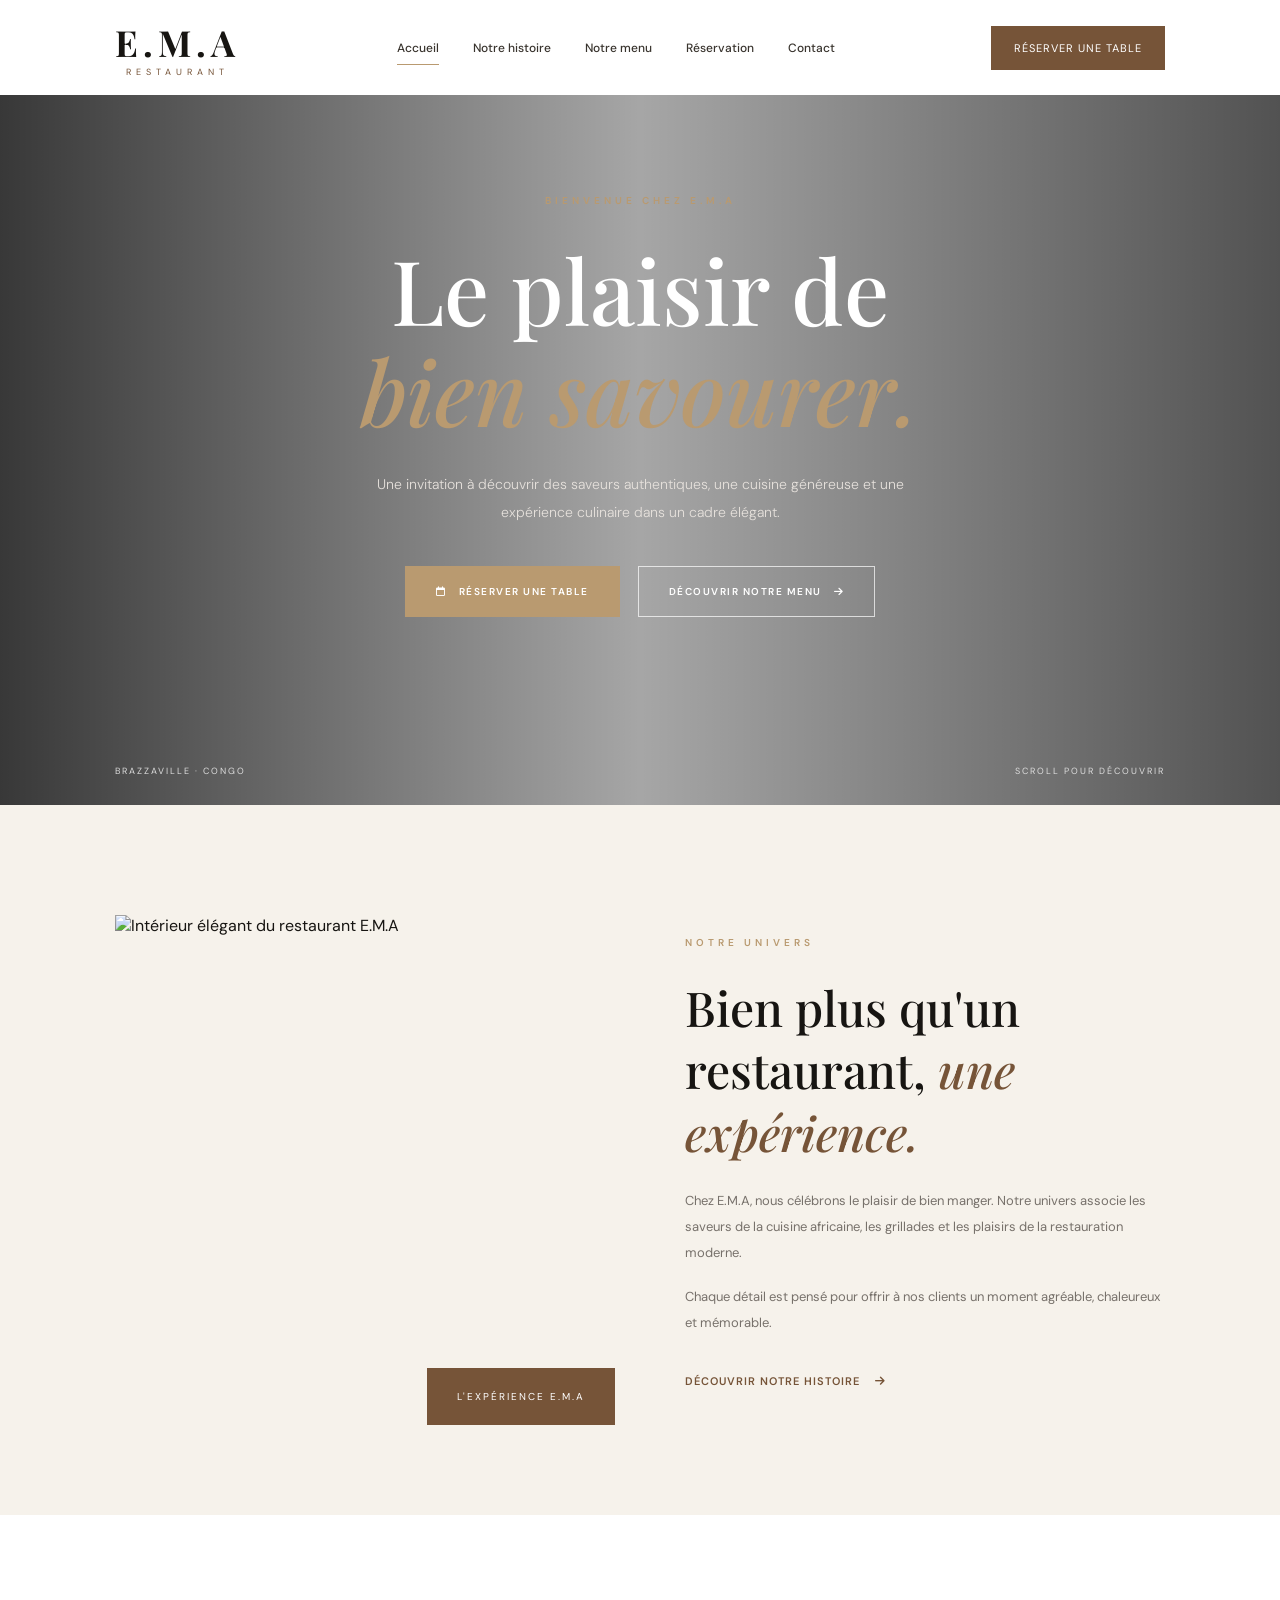
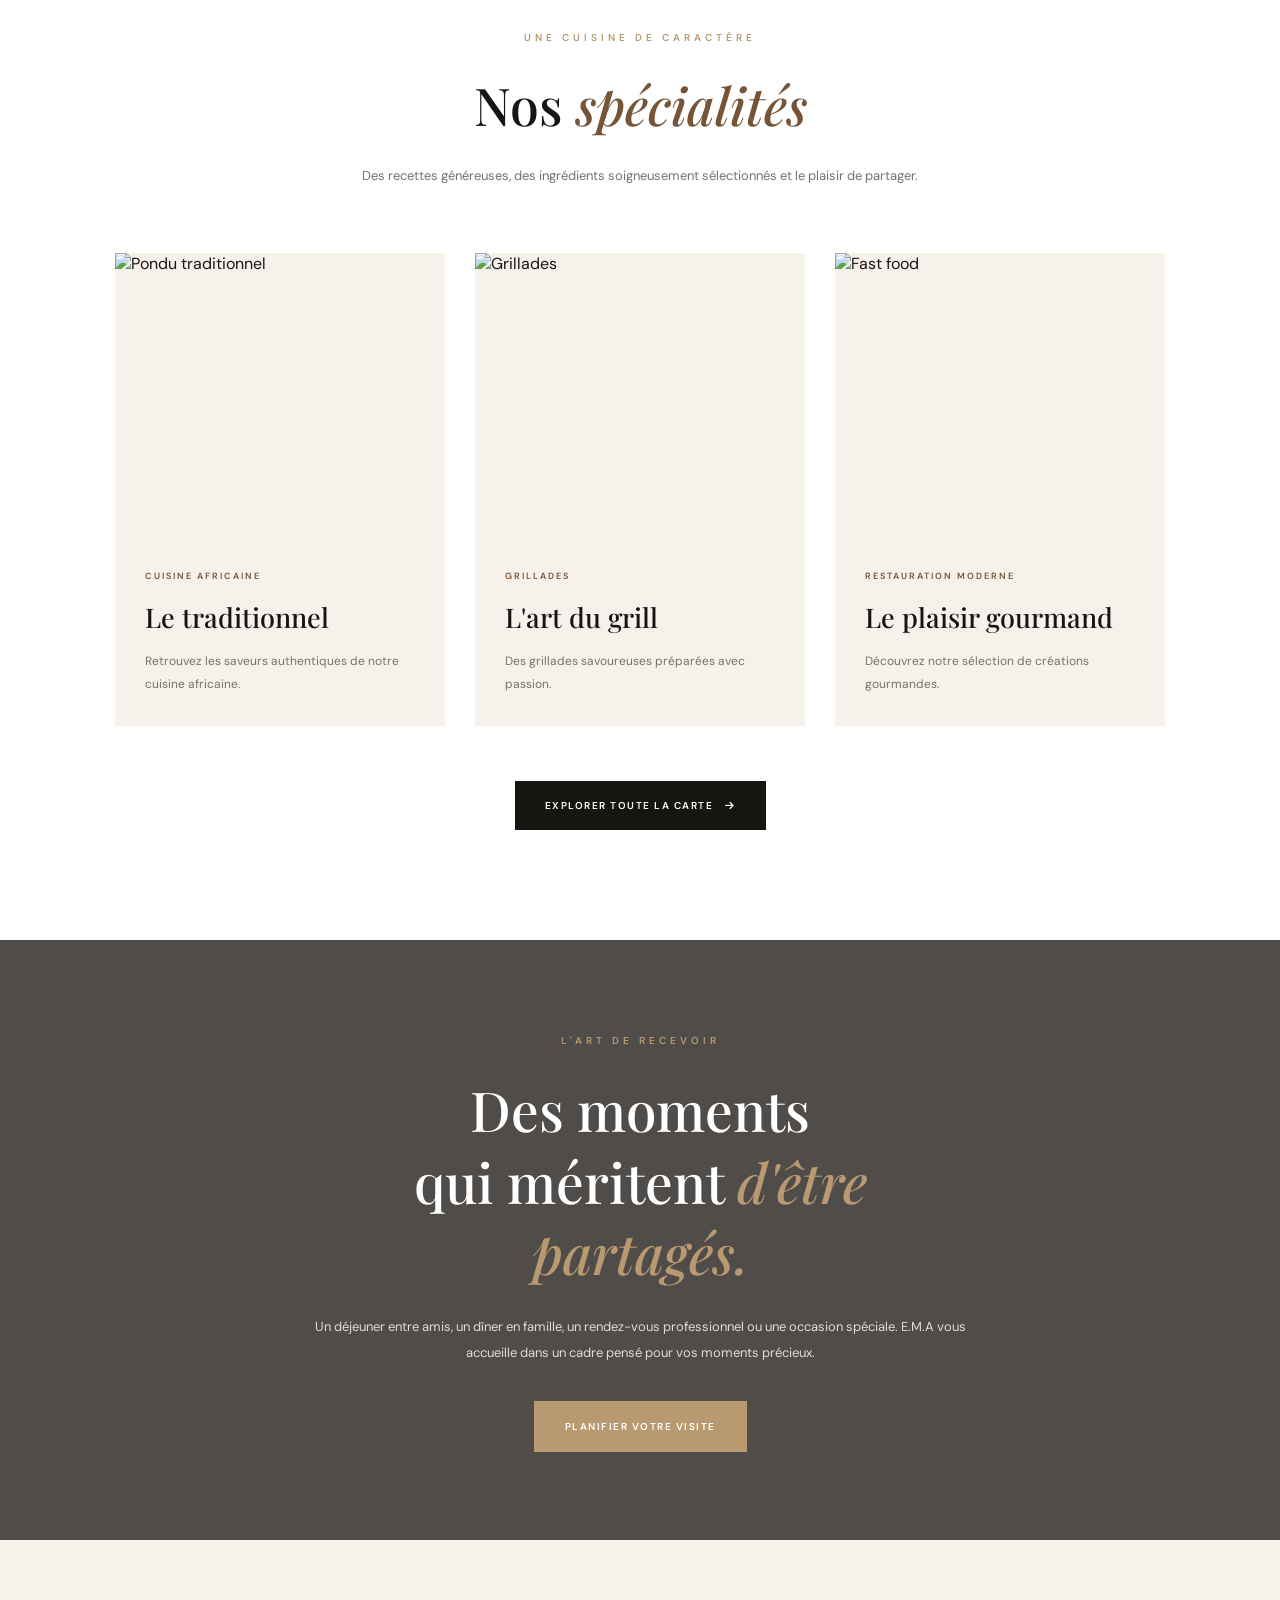
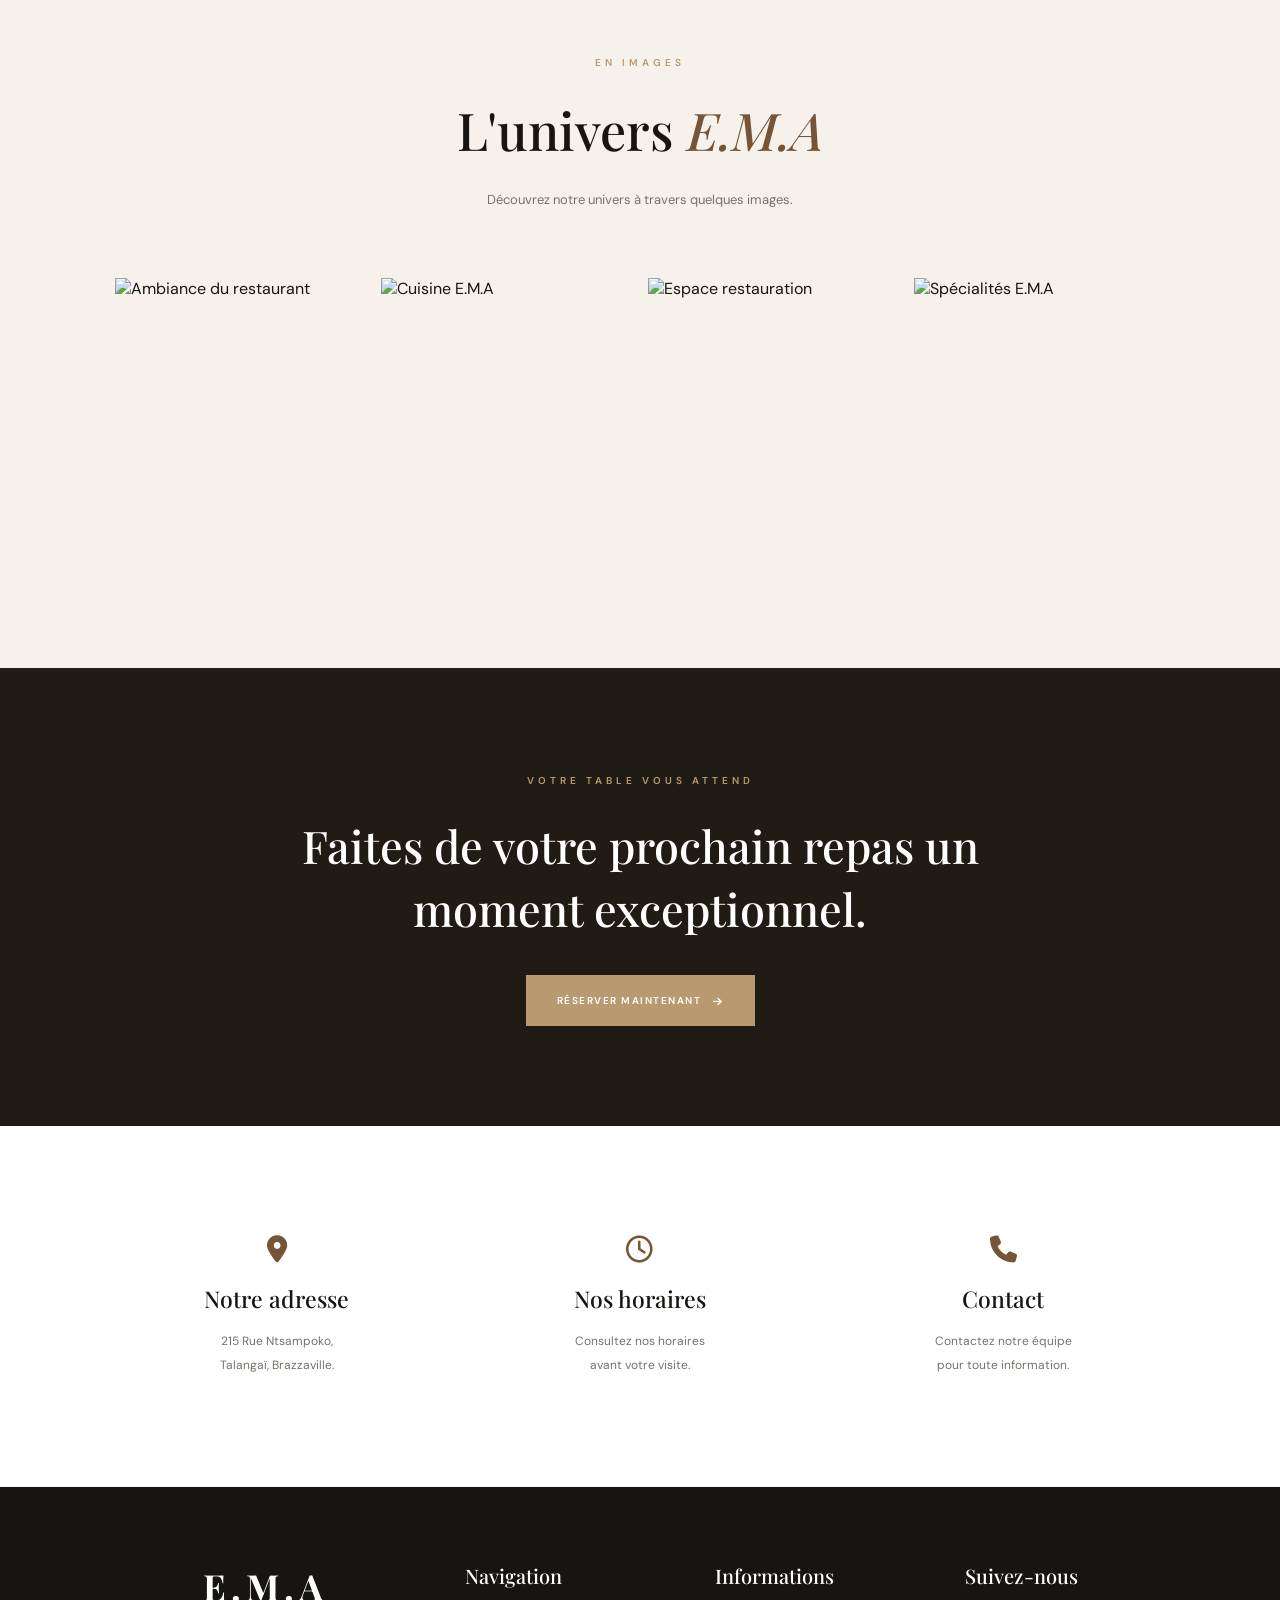
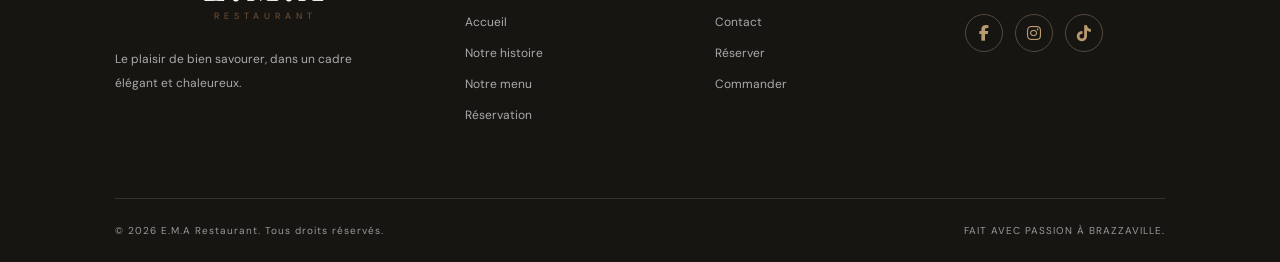
==== index.html @ 89afdcf1 "ema" ====
<!DOCTYPE html>
<html lang="fr">

<head>
    <meta charset="UTF-8">
    <meta name="viewport" content="width=device-width, initial-scale=1.0">

    <title>E.M.A Restaurant | L'excellence culinaire à Brazzaville</title>

    <meta name="description"
        content="Découvrez E.M.A Restaurant à Brazzaville : cuisine africaine, grillades, spécialités et expérience gastronomique.">

    <link rel="stylesheet" href="/front-end/css/style.css">

    <link rel="preconnect" href="https://fonts.googleapis.com">
    <link rel="preconnect" href="https://fonts.gstatic.com" crossorigin>

    <link
        href="https://fonts.googleapis.com/css2?family=DM+Sans:wght@300;400;500;600;700&family=Playfair+Display:wght@400;500;600;700&display=swap"
        rel="stylesheet">

    <link rel="stylesheet" href="https://cdnjs.cloudflare.com/ajax/libs/font-awesome/6.7.2/css/all.min.css">

</head>

<body>

    <!-- ================= HEADER ================= -->

    <header class="header">

        <a href="index.html" class="logo">
            <span class="logo-name">E.M.A</span>
            <span class="logo-subtitle">RESTAURANT</span>
        </a>

        <nav class="navbar" id="navbar">

            <a href="index.html" class="active">Accueil</a>
            <a href="apropos.html">Notre histoire</a>
            <a href="menu.html">Notre menu</a>
            <a href="reservation.html">Réservation</a>
            <a href="contact.html">Contact</a>

        </nav>

        <a href="reservation.html" class="header-btn">
            Réserver une table
        </a>

        <button class="menu-toggle" id="menu-toggle" aria-label="Ouvrir le menu">
            <i class="fa-solid fa-bars"></i>
        </button>

    </header>


    <!-- ================= HERO ================= -->

    <main>

        <section class="hero">

            <div class="hero-overlay"></div>

            <div class="hero-content">

                <span class="hero-label">
                    BIENVENUE CHEZ E.M.A
                </span>

                <h1>
                    Le plaisir de<br>
                    <span>bien savourer.</span>
                </h1>

                <p>
                    Une invitation à découvrir des saveurs authentiques,
                    une cuisine généreuse et une expérience culinaire
                    dans un cadre élégant.
                </p>

                <div class="hero-buttons">

                    <a href="reservation.html" class="btn btn-gold">
                        <i class="fa-regular fa-calendar"></i>
                        Réserver une table
                    </a>

                    <a href="menu.html" class="btn btn-outline">
                        Découvrir notre menu
                        <i class="fa-solid fa-arrow-right"></i>
                    </a>

                </div>

            </div>

            <div class="hero-bottom">

                <span>BRAZZAVILLE · CONGO</span>

                <div class="scroll-indicator">
                    <span></span>
                </div>

                <span>SCROLL POUR DÉCOUVRIR</span>

            </div>

        </section>


        <!-- ================= INTRODUCTION ================= -->

        <section class="introduction section-padding">

            <div class="intro-image">

                <img src="images/restaurant-interieur.jpg" alt="Intérieur élégant du restaurant E.M.A">

                <div class="image-label">
                    <span>L'EXPÉRIENCE E.M.A</span>
                </div>

            </div>

            <div class="intro-content">

                <span class="section-label">
                    NOTRE UNIVERS
                </span>

                <h2>
                    Bien plus qu'un restaurant,
                    <span>une expérience.</span>
                </h2>

                <p>
                    Chez E.M.A, nous célébrons le plaisir de bien manger.
                    Notre univers associe les saveurs de la cuisine africaine,
                    les grillades et les plaisirs de la restauration moderne.
                </p>

                <p>
                    Chaque détail est pensé pour offrir à nos clients
                    un moment agréable, chaleureux et mémorable.
                </p>

                <a href="apropos.html" class="text-link">
                    Découvrir notre histoire
                    <i class="fa-solid fa-arrow-right"></i>
                </a>

            </div>

        </section>


        <!-- ================= SPECIALITES ================= -->

        <section class="specialities section-padding">

            <div class="section-heading">

                <span class="section-label">
                    UNE CUISINE DE CARACTÈRE
                </span>

                <h2>
                    Nos <span>spécialités</span>
                </h2>

                <p>
                    Des recettes généreuses, des ingrédients soigneusement
                    sélectionnés et le plaisir de partager.
                </p>

            </div>


            <div class="specialities-grid">

                <article class="dish-card">

                    <div class="dish-image">

                        <img src="images/pondu.jpg" alt="Pondu traditionnel">

                    </div>

                    <div class="dish-info">

                        <span>CUISINE AFRICAINE</span>

                        <h3>Le traditionnel</h3>

                        <p>
                            Retrouvez les saveurs authentiques
                            de notre cuisine africaine.
                        </p>

                    </div>

                </article>


                <article class="dish-card">

                    <div class="dish-image">

                        <img src="images/grillades.jpg" alt="Grillades">

                    </div>

                    <div class="dish-info">

                        <span>GRILLADES</span>

                        <h3>L'art du grill</h3>

                        <p>
                            Des grillades savoureuses préparées
                            avec passion.
                        </p>

                    </div>

                </article>


                <article class="dish-card">

                    <div class="dish-image">

                        <img src="images/fast-food.jpg" alt="Fast food">

                    </div>

                    <div class="dish-info">

                        <span>RESTAURATION MODERNE</span>

                        <h3>Le plaisir gourmand</h3>

                        <p>
                            Découvrez notre sélection de créations
                            gourmandes.
                        </p>

                    </div>

                </article>

            </div>


            <div class="menu-action">

                <a href="menu.html" class="btn btn-dark">
                    Explorer toute la carte
                    <i class="fa-solid fa-arrow-right"></i>
                </a>

            </div>

        </section>


        <!-- ================= EXPERIENCE ================= -->

        <section class="experience">

            <div class="experience-overlay"></div>

            <div class="experience-content">

                <span class="section-label">
                    L'ART DE RECEVOIR
                </span>

                <h2>
                    Des moments<br>
                    qui méritent <span>d'être partagés.</span>
                </h2>

                <p>
                    Un déjeuner entre amis, un dîner en famille,
                    un rendez-vous professionnel ou une occasion spéciale.
                    E.M.A vous accueille dans un cadre pensé pour vos moments précieux.
                </p>

                <a href="reservation.html" class="btn btn-gold">
                    Planifier votre visite
                </a>

            </div>

        </section>


        <!-- ================= GALERIE ================= -->

        <section class="gallery section-padding">

            <div class="section-heading">

                <span class="section-label">
                    EN IMAGES
                </span>

                <h2>
                    L'univers <span>E.M.A</span>
                </h2>

                <p>
                    Découvrez notre univers à travers quelques images.
                </p>

            </div>

            <div class="gallery-grid">

                <img src="images/galerie-1.jpg" alt="Ambiance du restaurant">

                <img src="images/galerie-2.jpg" alt="Cuisine E.M.A">

                <img src="images/galerie-3.jpg" alt="Espace restauration">

                <img src="images/galerie-4.jpg" alt="Spécialités E.M.A">

            </div>

        </section>


        <!-- ================= RESERVATION ================= -->

        <section class="reservation-banner">

            <div class="reservation-content">

                <span class="section-label">
                    VOTRE TABLE VOUS ATTEND
                </span>

                <h2>
                    Faites de votre prochain repas
                    un moment exceptionnel.
                </h2>

                <a href="reservation.html" class="btn btn-gold">
                    Réserver maintenant
                    <i class="fa-solid fa-arrow-right"></i>
                </a>

            </div>

        </section>


        <!-- ================= INFORMATIONS ================= -->

        <section class="information section-padding">

            <div class="info-card">

                <i class="fa-solid fa-location-dot"></i>

                <h3>Notre adresse</h3>

                <p>
                    215 Rue Ntsampoko,<br>
                    Talangaï, Brazzaville.
                </p>

            </div>


            <div class="info-card">

                <i class="fa-regular fa-clock"></i>

                <h3>Nos horaires</h3>

                <p>
                    Consultez nos horaires<br>
                    avant votre visite.
                </p>

            </div>


            <div class="info-card">

                <i class="fa-solid fa-phone"></i>

                <h3>Contact</h3>

                <p>
                    Contactez notre équipe<br>
                    pour toute information.
                </p>

            </div>

        </section>

    </main>


    <!-- ================= FOOTER ================= -->

    <footer class="footer">

        <div class="footer-main">

            <div class="footer-brand">

                <a href="index.html" class="logo">
                    <span class="logo-name">E.M.A</span>
                    <span class="logo-subtitle">RESTAURANT</span>
                </a>

                <p>
                    Le plaisir de bien savourer,
                    dans un cadre élégant et chaleureux.
                </p>

            </div>


            <div class="footer-links">

                <h3>Navigation</h3>

                <a href="index.html">Accueil</a>
                <a href="apropos.html">Notre histoire</a>
                <a href="menu.html">Notre menu</a>
                <a href="reservation.html">Réservation</a>

            </div>


            <div class="footer-links">

                <h3>Informations</h3>

                <a href="contact.html">Contact</a>
                <a href="reservation.html">Réserver</a>
                <a href="menu.html">Commander</a>

            </div>


            <div class="footer-social">

                <h3>Suivez-nous</h3>

                <div class="social-icons">

                    <a href="#" aria-label="Facebook">
                        <i class="fa-brands fa-facebook-f"></i>
                    </a>

                    <a href="#" aria-label="Instagram">
                        <i class="fa-brands fa-instagram"></i>
                    </a>

                    <a href="#" aria-label="TikTok">
                        <i class="fa-brands fa-tiktok"></i>
                    </a>

                </div>

            </div>

        </div>


        <div class="footer-bottom">

            <p>
                © 2026 E.M.A Restaurant.
                Tous droits réservés.
            </p>

            <span>FAIT AVEC PASSION À BRAZZAVILLE.</span>

        </div>

    </footer>


    <script src="/front-end/js/index.js"></script>

</body>

</html>
---- front-end/css/style.css ----
:root {
    --black: #171512;
    --dark: #211b16;
    --brown: #765438;
    --gold: #b99a70;
    --cream: #f6f2eb;
    --white: #ffffff;
    --gray: #77716b;

    --heading: 'Playfair Display', serif;
    --body: 'DM Sans', sans-serif;
}


/* RESET */

* {
    margin: 0;
    padding: 0;
    box-sizing: border-box;
}

html {
    scroll-behavior: smooth;
}

body {
    font-family: var(--body);
    color: var(--black);
    background: var(--white);
    overflow-x: hidden;
}

a {
    text-decoration: none;
    color: inherit;
}

img {
    width: 100%;
    display: block;
    object-fit: cover;
}

button {
    font-family: inherit;
}

.section-padding {
    padding: 110px 9%;
}


/* =========================================
   HEADER
========================================= */

.header {
    height: 95px;
    width: 100%;
    padding: 0 9%;

    display: flex;
    justify-content: space-between;
    align-items: center;

    background: var(--white);

    position: fixed;
    z-index: 1000;
}

.logo {
    display: flex;
    flex-direction: column;
    align-items: center;
}

.logo-name {
    font-family: var(--heading);
    font-size: 36px;
    font-weight: 700;
    letter-spacing: 5px;
    color: var(--black);
}

.logo-subtitle {
    font-size: 9px;
    letter-spacing: 5px;
    color: var(--brown);
}

.navbar {
    display: flex;
    align-items: center;
    gap: 34px;
}

.navbar a {
    font-size: 12px;
    font-weight: 500;
    color: #39342e;
    transition: .3s;
    position: relative;
}

.navbar a::after {
    content: "";
    position: absolute;
    width: 0;
    height: 1px;
    background: var(--gold);
    left: 0;
    bottom: -9px;
    transition: .3s;
}

.navbar a:hover::after,
.navbar a.active::after {
    width: 100%;
}

.navbar a:hover {
    color: var(--brown);
}

.header-btn {
    padding: 15px 23px;
    background: var(--brown);
    color: var(--white);
    font-size: 11px;
    letter-spacing: 1px;
    text-transform: uppercase;
    transition: .3s;
}

.header-btn:hover {
    background: var(--black);
}

.menu-toggle {
    display: none;
    border: none;
    background: none;
    color: var(--black);
    font-size: 25px;
    cursor: pointer;
}


/* =========================================
   HERO
========================================= */

.hero {
    min-height: 730px;
    height: calc(100vh - 95px);
    max-height: 950px;

    background:
        url("../images/accueil.jpg")
        center/cover no-repeat;

    display: flex;
    justify-content: center;
    align-items: center;

    position: relative;
    text-align: center;
}

.hero-overlay {
    position: absolute;
    inset: 0;

    background: linear-gradient(
        90deg,
        rgba(0,0,0,.78),
        rgba(0,0,0,.35),
        rgba(0,0,0,.68)
    );
}

.hero-content {
    max-width: 850px;
    padding: 30px;
    position: relative;
    z-index: 2;

    animation: fadeUp 1.2s ease;
}

.hero-label,
.section-label {
    font-size: 10px;
    font-weight: 600;
    letter-spacing: 4px;
    color: var(--gold);
}

.hero-content h1 {
    font-family: var(--heading);
    font-size: clamp(55px, 7vw, 95px);
    font-weight: 500;
    line-height: 1.12;
    color: var(--white);
    margin: 30px 0;
}

.hero-content h1 span {
    font-style: italic;
    color: var(--gold);
}

.hero-content p {
    max-width: 590px;
    margin: auto;
    color: #e6e1dc;
    font-size: 14px;
    line-height: 2;
    font-weight: 300;
}

.hero-buttons {
    display: flex;
    justify-content: center;
    gap: 18px;
    margin-top: 40px;
}


/* =========================================
   BOUTONS
========================================= */

.btn {
    display: inline-flex;
    justify-content: center;
    align-items: center;
    gap: 12px;

    padding: 18px 30px;

    font-size: 10px;
    font-weight: 600;
    letter-spacing: 1.5px;
    text-transform: uppercase;

    transition: .4s;
}

.btn-gold {
    background: var(--gold);
    color: var(--white);
    border: 1px solid var(--gold);
}

.btn-gold:hover {
    background: transparent;
    color: var(--white);
    transform: translateY(-4px);
}

.btn-outline {
    color: var(--white);
    border: 1px solid rgba(255,255,255,.7);
}

.btn-outline:hover {
    background: var(--white);
    color: var(--black);
    transform: translateY(-4px);
}

.btn-dark {
    background: var(--black);
    color: var(--white);
}

.btn-dark:hover {
    background: var(--brown);
}


/* HERO BOTTOM */

.hero-bottom {
    position: absolute;
    bottom: 28px;
    left: 0;
    width: 100%;

    display: flex;
    justify-content: space-between;
    padding: 0 9%;

    color: #ddd;
    font-size: 9px;
    letter-spacing: 2px;
}


/* =========================================
   INTRODUCTION
========================================= */

.introduction {
    display: grid;
    grid-template-columns: 1fr 1fr;
    align-items: center;
    gap: 90px;
    background: var(--cream);
}

.intro-image {
    height: 490px;
    position: relative;
}

.intro-image img {
    height: 100%;
}

.image-label {
    position: absolute;
    bottom: -20px;
    right: -20px;

    background: var(--brown);
    padding: 22px 30px;

    color: var(--white);
    font-size: 10px;
    letter-spacing: 2px;
}

.intro-content h2,
.section-heading h2 {
    font-family: var(--heading);
    font-size: 48px;
    line-height: 1.3;
    font-weight: 500;
    margin: 25px 0;
}

.intro-content h2 span,
.section-heading h2 span {
    color: var(--brown);
    font-style: italic;
}

.intro-content p {
    color: var(--gray);
    font-size: 13px;
    line-height: 2;
    margin-bottom: 18px;
}

.text-link {
    display: inline-flex;
    align-items: center;
    gap: 15px;

    margin-top: 20px;

    color: var(--brown);
    font-size: 11px;
    font-weight: 600;
    letter-spacing: 1px;
    text-transform: uppercase;
}


/* =========================================
   SPECIALITES
========================================= */

.specialities {
    background: var(--white);
}

.section-heading {
    text-align: center;
    max-width: 650px;
    margin: 0 auto 65px;
}

.section-heading h2 {
    font-size: 52px;
}

.section-heading p {
    color: var(--gray);
    font-size: 13px;
    line-height: 1.9;
}

.specialities-grid {
    display: grid;
    grid-template-columns: repeat(3, 1fr);
    gap: 30px;
}

.dish-card {
    background: var(--cream);
    transition: .4s;
}

.dish-card:hover {
    transform: translateY(-10px);
}

.dish-image {
    height: 280px;
    overflow: hidden;
}

.dish-image img {
    height: 100%;
    transition: .6s;
}

.dish-card:hover img {
    transform: scale(1.08);
}

.dish-info {
    padding: 30px;
}

.dish-info span {
    color: var(--brown);
    font-size: 9px;
    letter-spacing: 2px;
    font-weight: 600;
}

.dish-info h3 {
    font-family: var(--heading);
    font-size: 27px;
    font-weight: 500;
    margin: 15px 0;
}

.dish-info p {
    font-size: 12px;
    color: var(--gray);
    line-height: 1.9;
}

.menu-action {
    text-align: center;
    margin-top: 55px;
}


/* =========================================
   EXPERIENCE
========================================= */

.experience {
    min-height: 600px;

    background:
        url("../images/experience.jpg")
        center/cover no-repeat;

    display: flex;
    align-items: center;
    justify-content: center;

    text-align: center;
    position: relative;
}

.experience-overlay {
    position: absolute;
    inset: 0;
    background: rgba(22,17,13,.75);
}

.experience-content {
    max-width: 750px;
    padding: 40px;
    position: relative;
    z-index: 2;
}

.experience-content h2 {
    font-family: var(--heading);
    font-size: 55px;
    line-height: 1.3;
    color: var(--white);
    font-weight: 500;
    margin: 25px 0;
}

.experience-content h2 span {
    color: var(--gold);
    font-style: italic;
}

.experience-content p {
    color: #ddd;
    font-size: 13px;
    line-height: 2;
    margin-bottom: 35px;
}


/* =========================================
   GALERIE
========================================= */

.gallery {
    background: var(--cream);
}

.gallery-grid {
    display: grid;
    grid-template-columns: repeat(4, 1fr);
    gap: 15px;
}

.gallery-grid img {
    height: 280px;
    transition: .4s;
}

.gallery-grid img:hover {
    transform: scale(1.025);
}


/* =========================================
   RESERVATION BANNER
========================================= */

.reservation-banner {
    padding: 100px 9%;
    background: var(--dark);
    text-align: center;
}

.reservation-content {
    max-width: 750px;
    margin: auto;
}

.reservation-content h2 {
    font-family: var(--heading);
    font-size: 45px;
    line-height: 1.4;
    color: var(--white);
    font-weight: 500;
    margin: 25px 0 35px;
}


/* =========================================
   INFORMATIONS
========================================= */

.information {
    display: grid;
    grid-template-columns: repeat(3, 1fr);
    gap: 40px;
    text-align: center;
    background: var(--white);
}

.info-card i {
    color: var(--brown);
    font-size: 27px;
    margin-bottom: 20px;
}

.info-card h3 {
    font-family: var(--heading);
    font-size: 23px;
    font-weight: 500;
    margin-bottom: 15px;
}

.info-card p {
    color: var(--gray);
    font-size: 12px;
    line-height: 2;
}


/* =========================================
   FOOTER
========================================= */

.footer {
    background: var(--black);
    color: var(--white);
    padding: 75px 9% 25px;
}

.footer-main {
    display: grid;
    grid-template-columns: 1.5fr 1fr 1fr 1fr;
    gap: 50px;
    padding-bottom: 60px;
}

.footer .logo-name {
    color: var(--white);
}

.footer-brand p {
    max-width: 260px;
    margin-top: 25px;
    font-size: 12px;
    color: #aaa;
    line-height: 2;
}

.footer-links h3,
.footer-social h3 {
    font-family: var(--heading);
    font-size: 20px;
    font-weight: 500;
    margin-bottom: 25px;
}

.footer-links a {
    display: block;
    font-size: 12px;
    color: #aaa;
    margin-bottom: 15px;
    transition: .3s;
}

.footer-links a:hover {
    color: var(--gold);
}

.social-icons {
    display: flex;
    gap: 12px;
}

.social-icons a {
    width: 38px;
    height: 38px;

    display: flex;
    align-items: center;
    justify-content: center;

    border: 1px solid #55483c;
    border-radius: 50%;

    color: var(--gold);
    transition: .3s;
}

.social-icons a:hover {
    background: var(--gold);
    color: var(--white);
}

.footer-bottom {
    border-top: 1px solid #39332d;
    padding-top: 25px;

    display: flex;
    justify-content: space-between;

    color: #999;
    font-size: 10px;
    letter-spacing: 1px;
}


/* =========================================
   ANIMATIONS
========================================= */

@keyframes fadeUp {

    from {
        opacity: 0;
        transform: translateY(35px);
    }

    to {
        opacity: 1;
        transform: translateY(0);
    }

}


/* =========================================
   RESPONSIVE TABLETTE
========================================= */

@media (max-width: 1100px) {

    .header {
        padding: 0 5%;
    }

    .navbar {
        gap: 18px;
    }

    .header-btn {
        display: none;
    }

    .section-padding {
        padding: 80px 6%;
    }

    .introduction {
        gap: 45px;
    }

    .footer-main {
        grid-template-columns: repeat(2, 1fr);
    }

}


/* =========================================
   RESPONSIVE MOBILE
========================================= */

@media (max-width: 768px) {

    .header {
        height: 80px;
        padding: 0 6%;
    }

    .logo-name {
        font-size: 30px;
    }

    .menu-toggle {
        display: block;
    }

    .navbar {
        position: absolute;
        top: 80px;
        left: 0;
        width: 100%;

        background: var(--white);

        display: none;
        flex-direction: column;
        align-items: flex-start;

        padding: 25px 8%;
        gap: 25px;

        box-shadow: 0 10px 20px rgba(0,0,0,.08);
    }

    .navbar.active {
        display: flex;
    }

    .hero {
        min-height: 700px;
        height: calc(100svh - 80px);
    }

    .hero-content h1 {
        font-size: 55px;
    }

    .hero-content p {
        font-size: 12px;
    }

    .hero-buttons {
        flex-direction: column;
        align-items: center;
    }

    .hero-buttons .btn {
        width: 100%;
        max-width: 280px;
    }

    .hero-bottom {
        padding: 0 5%;
        font-size: 8px;
    }

    .introduction {
        grid-template-columns: 1fr;
    }

    .intro-image {
        height: 350px;
    }

    .intro-content h2,
    .section-heading h2 {
        font-size: 38px;
    }

    .specialities-grid {
        grid-template-columns: 1fr;
    }

    .dish-image {
        height: 250px;
    }

    .experience-content h2 {
        font-size: 40px;
    }

    .gallery-grid {
        grid-template-columns: repeat(2, 1fr);
    }

    .gallery-grid img {
        height: 180px;
    }

    .reservation-content h2 {
        font-size: 35px;
    }

    .information {
        grid-template-columns: 1fr;
        gap: 50px;
    }

    .footer-main {
        grid-template-columns: 1fr 1fr;
        gap: 35px;
    }

    .footer-bottom {
        flex-direction: column;
        gap: 15px;
        line-height: 1.8;
    }

}


/* =========================================
   PETITS ECRANS
========================================= */

@media (max-width: 420px) {

    .hero-content h1 {
        font-size: 43px;
    }

    .hero-label {
        font-size: 9px;
        letter-spacing: 2px;
    }

    .hero-bottom {
        font-size: 7px;
        letter-spacing: 1px;
    }

    .gallery-grid {
        grid-template-columns: 1fr 1fr;
    }

    .footer-main {
        grid-template-columns: 1fr;
    }

}
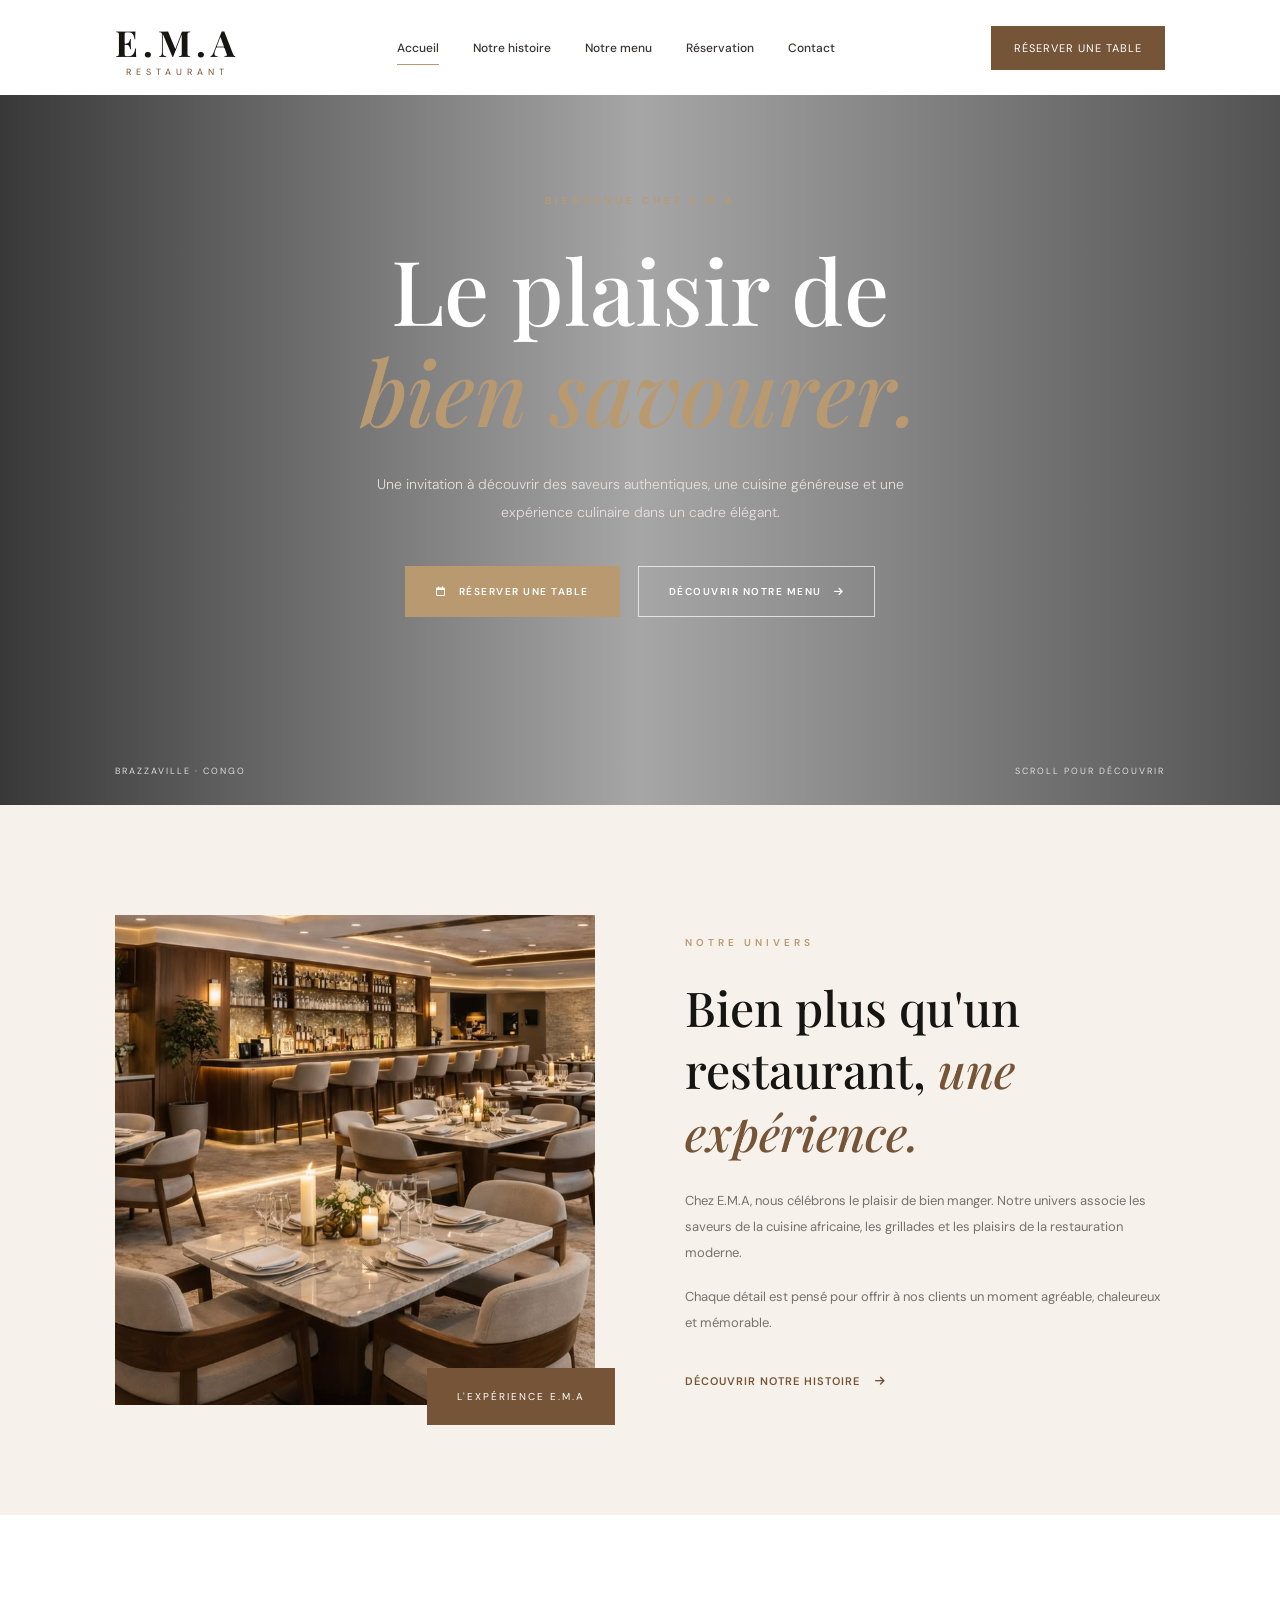
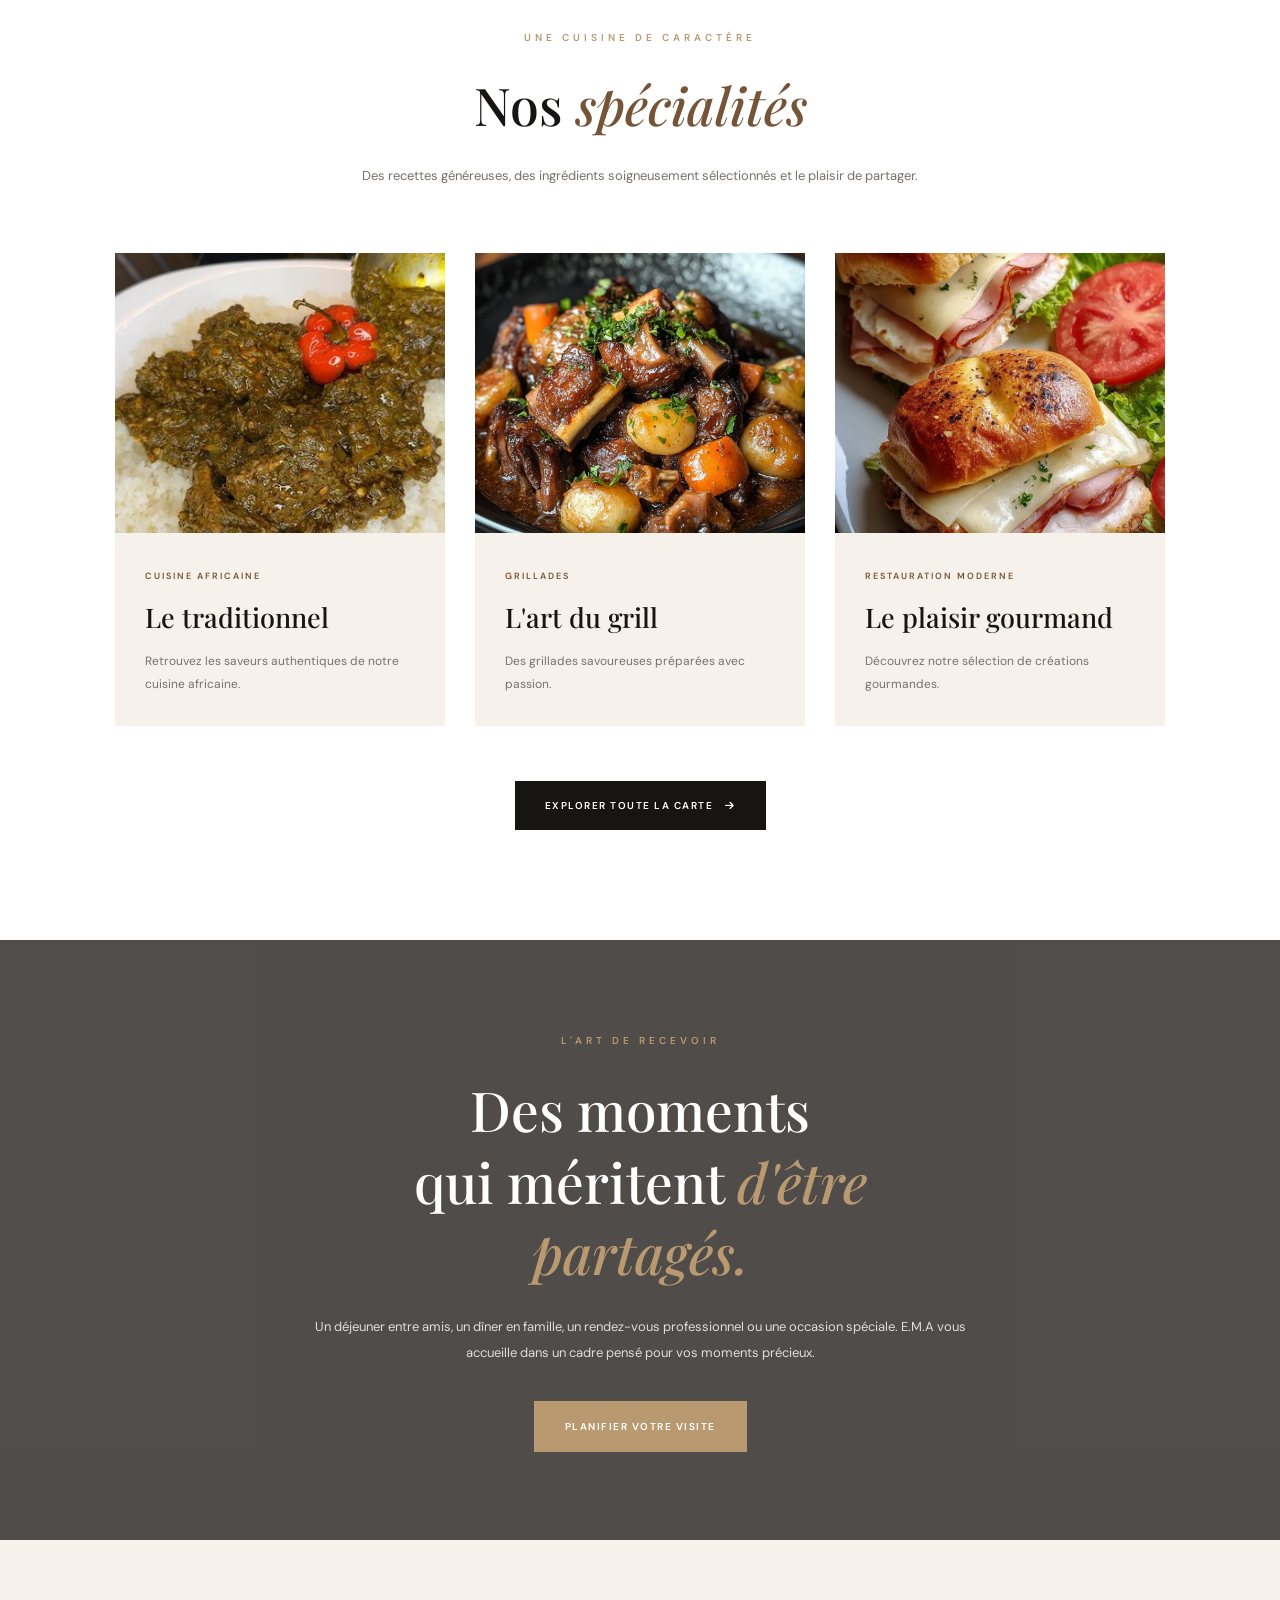
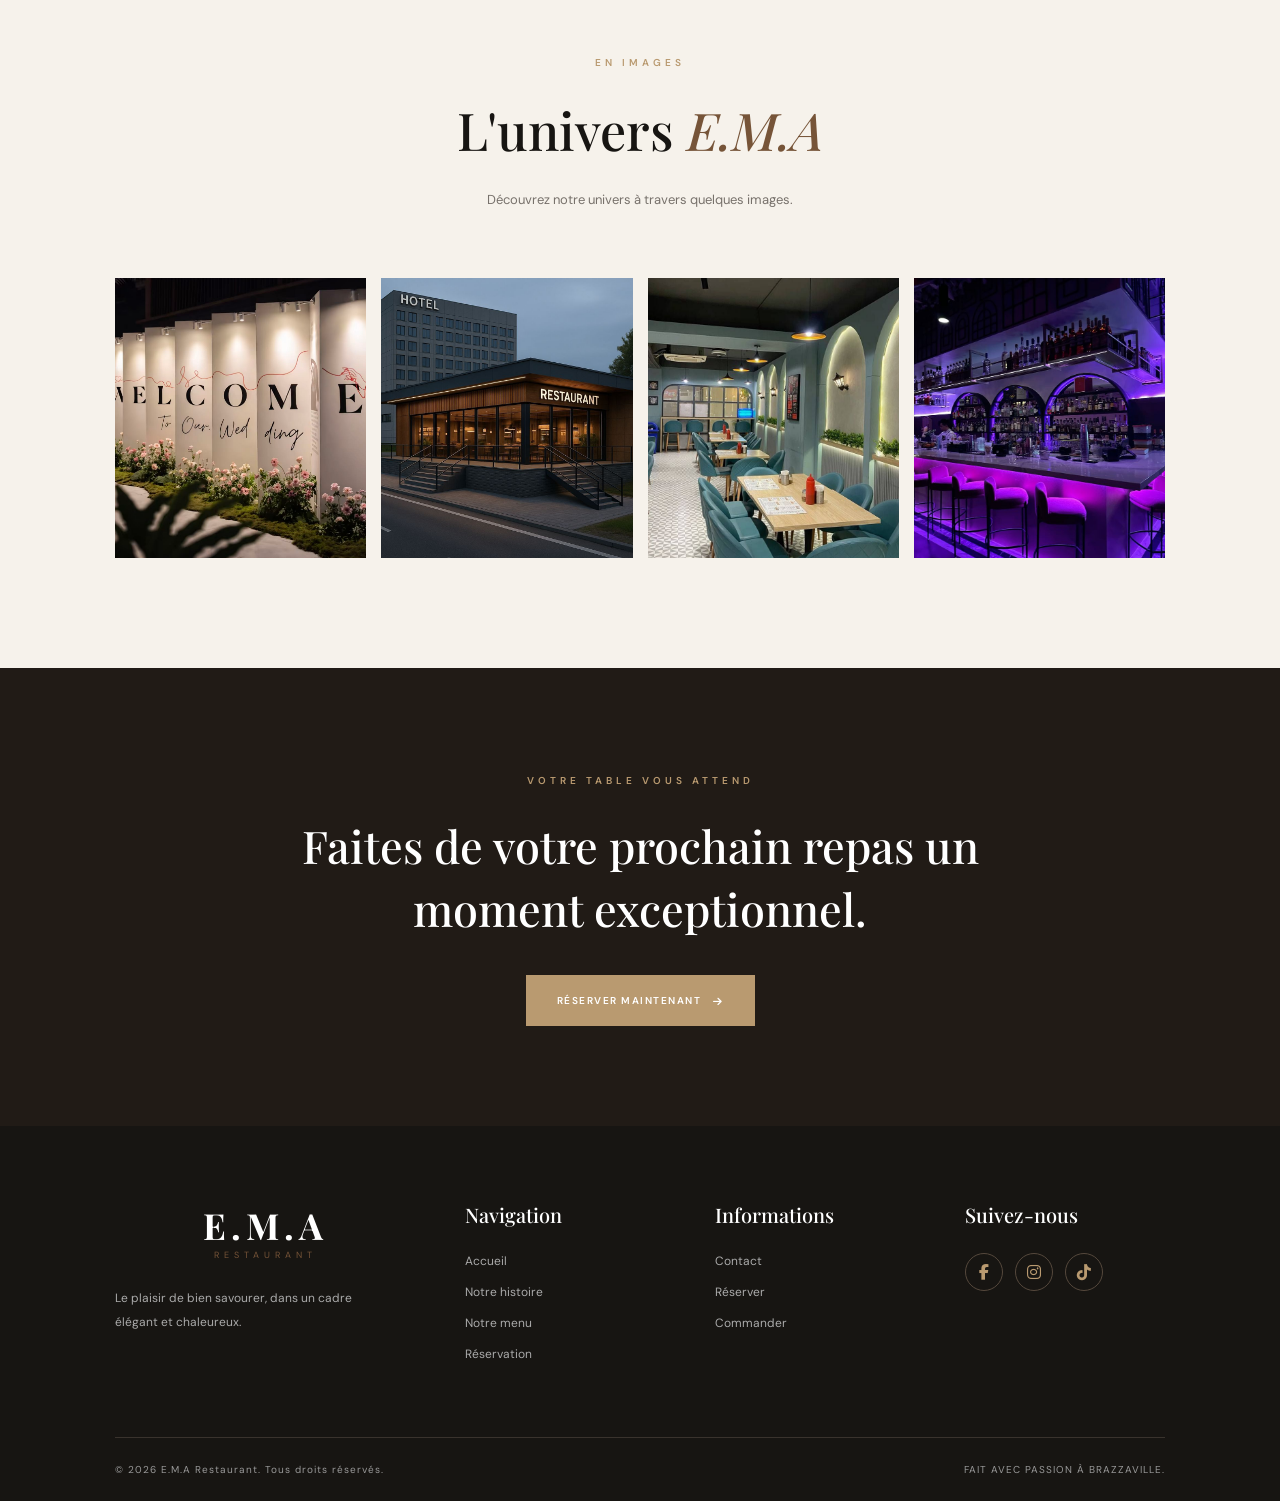
==== commit 2cc99cf1: "emarestaurant" ====
--- a/index.html
+++ b/index.html
@@ -10,7 +10,7 @@
     <meta name="description"
         content="Découvrez E.M.A Restaurant à Brazzaville : cuisine africaine, grillades, spécialités et expérience gastronomique.">
 
-    <link rel="stylesheet" href="/front-end/css/style.css">
+    <link rel="stylesheet" href="front-end/css/style.css">
 
     <link rel="preconnect" href="https://fonts.googleapis.com">
     <link rel="preconnect" href="https://fonts.gstatic.com" crossorigin>
@@ -25,26 +25,26 @@
 
 <body>
 
-    <!-- ================= HEADER ================= -->
+    <!--  HEADER  -->
 
     <header class="header">
 
-        <a href="index.html" class="logo">
+        <a href="front-end/html/index.html" class="logo">
             <span class="logo-name">E.M.A</span>
             <span class="logo-subtitle">RESTAURANT</span>
         </a>
 
         <nav class="navbar" id="navbar">
 
-            <a href="index.html" class="active">Accueil</a>
-            <a href="apropos.html">Notre histoire</a>
-            <a href="menu.html">Notre menu</a>
-            <a href="reservation.html">Réservation</a>
-            <a href="contact.html">Contact</a>
+            <a href="front-end/html/index.html" class="active">Accueil</a>
+            <a href="front-end/html/apropos.html">Notre histoire</a>
+            <a href="front-end/html/menu.html">Notre menu</a>
+            <a href="front-end/html/reservation.html">Réservation</a>
+            <a href="front-end/html/contact.html">Contact</a>
 
         </nav>
 
-        <a href="reservation.html" class="header-btn">
+        <a href="front-end/html/reservation.html" class="header-btn">
             Réserver une table
         </a>
 
@@ -55,7 +55,7 @@
     </header>
 
 
-    <!-- ================= HERO ================= -->
+    <!--  HERO  -->
 
     <main>
 
@@ -82,12 +82,12 @@
 
                 <div class="hero-buttons">
 
-                    <a href="reservation.html" class="btn btn-gold">
+                    <a href="front-end/html/reservation.html" class="btn btn-gold">
                         <i class="fa-regular fa-calendar"></i>
                         Réserver une table
                     </a>
 
-                    <a href="menu.html" class="btn btn-outline">
+                    <a href="front-end/html/menu.html" class="btn btn-outline">
                         Découvrir notre menu
                         <i class="fa-solid fa-arrow-right"></i>
                     </a>
@@ -111,13 +111,13 @@
         </section>
 
 
-        <!-- ================= INTRODUCTION ================= -->
+        <!--  INTRODUCTION  -->
 
         <section class="introduction section-padding">
 
             <div class="intro-image">
 
-                <img src="images/restaurant-interieur.jpg" alt="Intérieur élégant du restaurant E.M.A">
+                <img src="img-resto/image05.jpg" alt="Intérieur élégant du restaurant E.M.A">
 
                 <div class="image-label">
                     <span>L'EXPÉRIENCE E.M.A</span>
@@ -147,7 +147,7 @@
                     un moment agréable, chaleureux et mémorable.
                 </p>
 
-                <a href="apropos.html" class="text-link">
+                <a href="front-end/html/apropos.html" class="text-link">
                     Découvrir notre histoire
                     <i class="fa-solid fa-arrow-right"></i>
                 </a>
@@ -157,7 +157,7 @@
         </section>
 
 
-        <!-- ================= SPECIALITES ================= -->
+        <!--  SPECIALITES  -->
 
         <section class="specialities section-padding">
 
@@ -185,7 +185,7 @@
 
                     <div class="dish-image">
 
-                        <img src="images/pondu.jpg" alt="Pondu traditionnel">
+                        <img src="img/Riz + saka-saka.jpg" alt="Pondu traditionnel">
 
                     </div>
 
@@ -209,7 +209,7 @@
 
                     <div class="dish-image">
 
-                        <img src="images/grillades.jpg" alt="Grillades">
+                        <img src="img/Queue de bœuf saute.jpg" alt="Grillades">
 
                     </div>
 
@@ -233,7 +233,7 @@
 
                     <div class="dish-image">
 
-                        <img src="images/fast-food.jpg" alt="Fast food">
+                        <img src="img/Sandwich saucisson-fromage.jpg" alt="Fast food">
 
                     </div>
 
@@ -267,7 +267,7 @@
         </section>
 
 
-        <!-- ================= EXPERIENCE ================= -->
+        <!--EXPERIENCE-->
 
         <section class="experience">
 
@@ -290,7 +290,7 @@
                     E.M.A vous accueille dans un cadre pensé pour vos moments précieux.
                 </p>
 
-                <a href="reservation.html" class="btn btn-gold">
+                <a href="front-end/html/reservation.html" class="btn btn-gold">
                     Planifier votre visite
                 </a>
 
@@ -299,7 +299,6 @@
         </section>
 
 
-        <!-- ================= GALERIE ================= -->
 
         <section class="gallery section-padding">
 
@@ -321,20 +320,19 @@
 
             <div class="gallery-grid">
 
-                <img src="images/galerie-1.jpg" alt="Ambiance du restaurant">
-
-                <img src="images/galerie-2.jpg" alt="Cuisine E.M.A">
-
-                <img src="images/galerie-3.jpg" alt="Espace restauration">
-
-                <img src="images/galerie-4.jpg" alt="Spécialités E.M.A">
-
-            </div>
-
-        </section>
-
-
-        <!-- ================= RESERVATION ================= -->
+                <img src="img-resto/image06.jpg" alt="Ambiance du restaurant">
+
+                <img src="img-resto/image0.jpg" alt="Cuisine E.M.A">
+
+                <img src="img-resto/image1.jpg" alt="Espace restauration">
+
+                <img src="img-resto/image02.jpg" alt="Spécialités E.M.A">
+
+            </div>
+
+        </section>
+
+
 
         <section class="reservation-banner">
 
@@ -349,7 +347,7 @@
                     un moment exceptionnel.
                 </h2>
 
-                <a href="reservation.html" class="btn btn-gold">
+                <a href="front-end/html/reservation.html" class="btn btn-gold">
                     Réserver maintenant
                     <i class="fa-solid fa-arrow-right"></i>
                 </a>
@@ -359,140 +357,88 @@
         </section>
 
 
-        <!-- ================= INFORMATIONS ================= -->
-
-        <section class="information section-padding">
-
-            <div class="info-card">
-
-                <i class="fa-solid fa-location-dot"></i>
-
-                <h3>Notre adresse</h3>
-
-                <p>
-                    215 Rue Ntsampoko,<br>
-                    Talangaï, Brazzaville.
-                </p>
-
-            </div>
-
-
-            <div class="info-card">
-
-                <i class="fa-regular fa-clock"></i>
-
-                <h3>Nos horaires</h3>
-
-                <p>
-                    Consultez nos horaires<br>
-                    avant votre visite.
-                </p>
-
-            </div>
-
-
-            <div class="info-card">
-
-                <i class="fa-solid fa-phone"></i>
-
-                <h3>Contact</h3>
-
-                <p>
-                    Contactez notre équipe<br>
-                    pour toute information.
-                </p>
-
-            </div>
-
-        </section>
-
-    </main>
-
-
-    <!-- ================= FOOTER ================= -->
-
-    <footer class="footer">
-
-        <div class="footer-main">
-
-            <div class="footer-brand">
-
-                <a href="index.html" class="logo">
-                    <span class="logo-name">E.M.A</span>
-                    <span class="logo-subtitle">RESTAURANT</span>
-                </a>
-
-                <p>
-                    Le plaisir de bien savourer,
-                    dans un cadre élégant et chaleureux.
-                </p>
-
-            </div>
-
-
-            <div class="footer-links">
-
-                <h3>Navigation</h3>
-
-                <a href="index.html">Accueil</a>
-                <a href="apropos.html">Notre histoire</a>
-                <a href="menu.html">Notre menu</a>
-                <a href="reservation.html">Réservation</a>
-
-            </div>
-
-
-            <div class="footer-links">
-
-                <h3>Informations</h3>
-
-                <a href="contact.html">Contact</a>
-                <a href="reservation.html">Réserver</a>
-                <a href="menu.html">Commander</a>
-
-            </div>
-
-
-            <div class="footer-social">
-
-                <h3>Suivez-nous</h3>
-
-                <div class="social-icons">
-
-                    <a href="#" aria-label="Facebook">
-                        <i class="fa-brands fa-facebook-f"></i>
+        <footer class="footer">
+
+            <div class="footer-main">
+
+                <div class="footer-brand">
+
+                    <a href="index.html" class="logo">
+                        <span class="logo-name">E.M.A</span>
+                        <span class="logo-subtitle">RESTAURANT</span>
                     </a>
 
-                    <a href="#" aria-label="Instagram">
-                        <i class="fa-brands fa-instagram"></i>
-                    </a>
-
-                    <a href="#" aria-label="TikTok">
-                        <i class="fa-brands fa-tiktok"></i>
-                    </a>
-
-                </div>
-
-            </div>
-
-        </div>
-
-
-        <div class="footer-bottom">
-
-            <p>
-                © 2026 E.M.A Restaurant.
-                Tous droits réservés.
-            </p>
-
-            <span>FAIT AVEC PASSION À BRAZZAVILLE.</span>
-
-        </div>
-
-    </footer>
-
-
-    <script src="/front-end/js/index.js"></script>
+                    <p>
+                        Le plaisir de bien savourer,
+                        dans un cadre élégant et chaleureux.
+                    </p>
+
+                </div>
+
+
+                <div class="footer-links">
+
+                    <h3>Navigation</h3>
+
+                    <a href="index.html">Accueil</a>
+                    <a href="frond-end/html/apropos.html">Notre histoire</a>
+                    <a href="front-end/html/menu.html">Notre menu</a>
+                    <a href="front-end/html/reservation.html">Réservation</a>
+
+                </div>
+
+
+                <div class="footer-links">
+
+                    <h3>Informations</h3>
+
+                    <a href="front-end/html/contact.html">Contact</a>
+                    <a href="front-end/html/reservation.html">Réserver</a>
+                    <a href="front-end/html/menu.html">Commander</a>
+
+                </div>
+
+
+                <div class="footer-social">
+
+                    <h3>Suivez-nous</h3>
+
+                    <div class="social-icons">
+
+                        <a href="#" aria-label="Facebook">
+                            <i class="fa-brands fa-facebook-f"></i>
+                        </a>
+
+                        <a href="#" aria-label="Instagram">
+                            <i class="fa-brands fa-instagram"></i>
+                        </a>
+
+                        <a href="#" aria-label="TikTok">
+                            <i class="fa-brands fa-tiktok"></i>
+                        </a>
+
+                    </div>
+
+                </div>
+
+            </div>
+
+
+            <div class="footer-bottom">
+
+                <p>
+                    © 2026 E.M.A Restaurant.
+                    Tous droits réservés.
+                </p>
+
+                <span>FAIT AVEC PASSION À BRAZZAVILLE.</span>
+
+            </div>
+
+        </footer>
+
+
+        <script src="front-end/js/index.js"></script>
 
 </body>
 
